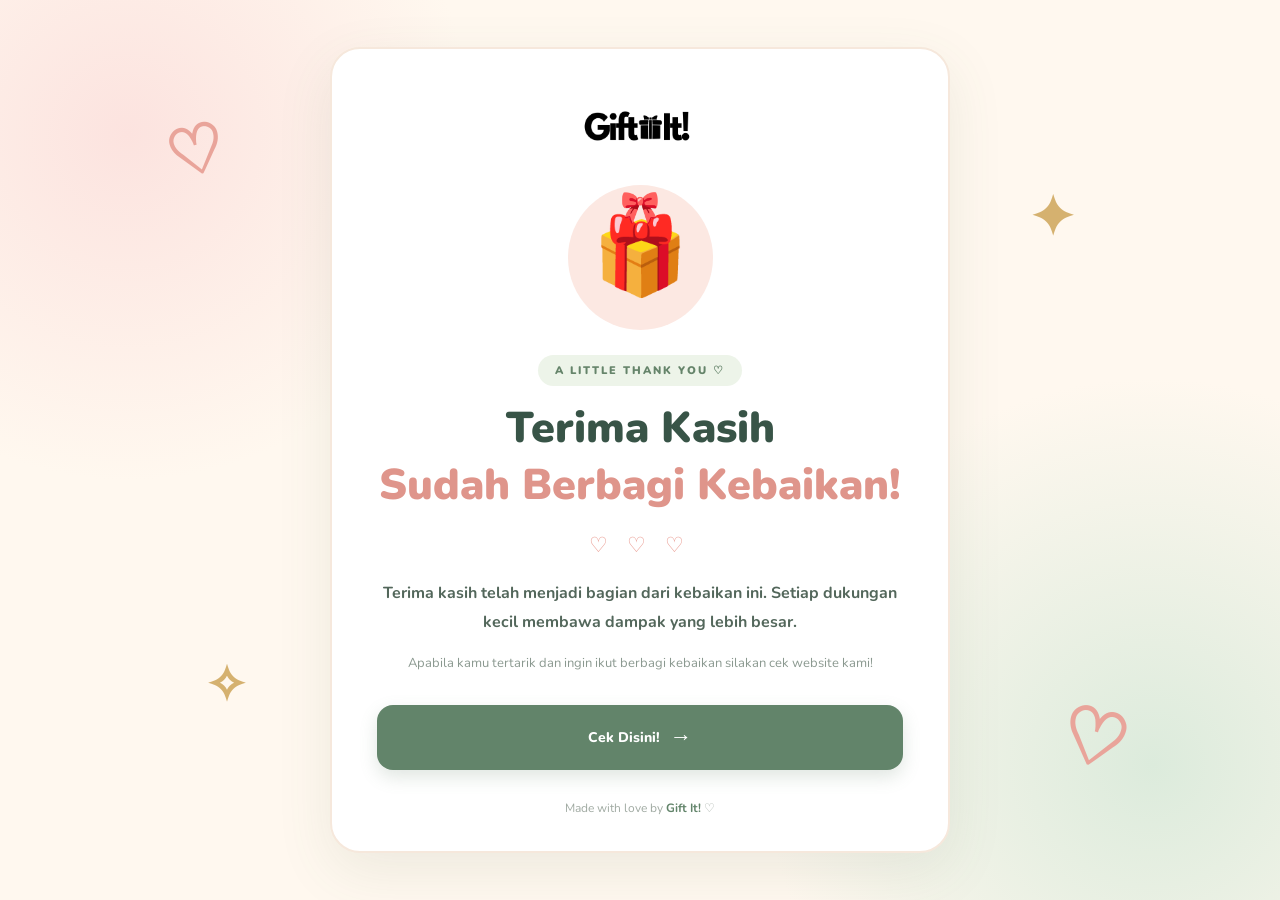
==== terima-kasih.html @ fba69f92 "Add thank you page" ====
<!DOCTYPE html>
<html lang="id">
<head>
  <meta charset="UTF-8">
  <meta name="viewport" content="width=device-width, initial-scale=1.0">
  <meta name="theme-color" content="#fff8ef">
  <meta name="description" content="Terima kasih telah menjadi bagian dari kebaikan bersama Gift It!">

  <title>Terima Kasih | Gift It!</title>

  <link rel="stylesheet" href="css/terima-kasih.css">
</head>
<body>

  <main class="thankyou-container">

    <!-- Dekorasi -->
    <div class="decoration decoration-one">♡</div>
    <div class="decoration decoration-two">✦</div>
    <div class="decoration decoration-three">♡</div>
    <div class="decoration decoration-four">✧</div>

    <!-- Kartu ucapan -->
    <section class="thankyou-card">

      <div class="logo-container">
        <img src="assets/logo2.png" alt="Gift It!">
      </div>

      <div class="gift-illustration">
        <div class="gift-box">
          <span class="gift-ribbon"></span>
          <span class="gift-bow">🎀</span>
          <span class="gift-emoji">🎁</span>
        </div>
      </div>

      <span class="small-label">A LITTLE THANK YOU ♡</span>

      <h1>
        Terima Kasih
        <span>Sudah Berbagi Kebaikan!</span>
      </h1>

      <div class="heart-divider">♡ ♡ ♡</div>

      <p class="thankyou-message">
        Terima kasih telah menjadi bagian dari kebaikan ini.
        Setiap dukungan kecil membawa dampak yang lebih besar.
      </p>

      <p class="closing-message">
        Apabila kamu tertarik dan ingin ikut berbagi kebaikan silakan cek website kami!
      </p>

      <a href="./" class="visit-button">
        Cek Disini!
        <span>→</span>
      </a>

      <p class="footer-note">
        Made with love by <strong>Gift It!</strong> ♡
      </p>

    </section>

  </main>

</body>
</html>
---- css/terima-kasih.css ----
@import url('https://fonts.googleapis.com/css2?family=Nunito:wght@400;500;600;700;800;900&display=swap');

* {
  margin: 0;
  padding: 0;
  box-sizing: border-box;
}

body {
  font-family: 'Nunito', sans-serif;
  background: #fff8ef;
  color: #385447;
  min-height: 100vh;
}

.thankyou-container {
  min-height: 100vh;
  display: flex;
  align-items: center;
  justify-content: center;
  padding: 40px 20px;
  position: relative;
  overflow: hidden;
  background:
    radial-gradient(circle at 10% 15%, #fce3df 0, transparent 25%),
    radial-gradient(circle at 90% 85%, #dcebdc 0, transparent 28%),
    #fff8ef;
}

.thankyou-card {
  width: 100%;
  max-width: 620px;
  background: #ffffff;
  border: 2px solid #f6e8dc;
  border-radius: 30px;
  padding: 45px 45px 35px;
  text-align: center;
  position: relative;
  z-index: 2;
  box-shadow: 0 18px 55px rgba(79, 103, 81, 0.10);
  animation: appear 0.8s ease;
}

.logo-container {
  margin-bottom: 20px;
}

.logo-container img {
  max-width: 170px;
  height: 65px;
  object-fit: contain;
}

.gift-illustration {
  width: 145px;
  height: 145px;
  background: #fce8e2;
  border-radius: 50%;
  display: flex;
  justify-content: center;
  align-items: center;
  margin: 0 auto 25px;
}

.gift-box {
  position: relative;
  font-size: 76px;
  animation: bounce 2s infinite ease-in-out;
}

.gift-ribbon {
  position: absolute;
  width: 13px;
  height: 55px;
  background: #e99b91;
  left: 50%;
  top: 30px;
  transform: translateX(-50%);
  z-index: 1;
}

.gift-emoji {
  position: relative;
  z-index: 2;
}

.gift-bow {
  position: absolute;
  top: -19px;
  left: 50%;
  transform: translateX(-50%);
  font-size: 32px;
  z-index: 3;
}

.small-label {
  display: inline-block;
  background: #edf4e9;
  color: #65846a;
  padding: 8px 17px;
  border-radius: 30px;
  font-size: 11px;
  font-weight: 900;
  letter-spacing: 2px;
  margin-bottom: 17px;
}

h1 {
  font-size: clamp(30px, 6vw, 43px);
  line-height: 1.2;
  font-weight: 900;
  color: #385447;
}

h1 span {
  display: block;
  color: #df958b;
  margin-top: 5px;
}

.heart-divider {
  color: #e99b91;
  font-size: 21px;
  letter-spacing: 7px;
  margin: 20px 0;
}

.thankyou-message {
  font-size: 16px;
  line-height: 1.8;
  color: #53675b;
  font-weight: 700;
  margin-bottom: 15px;
}

.closing-message {
  font-size: 13px;
  line-height: 1.8;
  color: #8b9990;
  margin-bottom: 30px;
}

.visit-button {
  display: flex;
  align-items: center;
  justify-content: center;
  gap: 10px;
  background: #62846a;
  color: #ffffff;
  text-decoration: none;
  padding: 16px 22px;
  border-radius: 16px;
  font-size: 14px;
  font-weight: 800;
  line-height: 1.5;
  transition: 0.3s ease;
  box-shadow: 0 7px 18px rgba(98, 132, 106, 0.2);
}

.visit-button:hover {
  background: #486c53;
  transform: translateY(-3px);
  box-shadow: 0 10px 22px rgba(98, 132, 106, 0.25);
}

.visit-button span {
  font-size: 22px;
  flex-shrink: 0;
}

.footer-note {
  font-size: 12px;
  color: #a0aaa2;
  margin-top: 30px;
}

.footer-note strong {
  color: #62846a;
}

/* Dekorasi */
.decoration {
  position: absolute;
  color: #e9a49a;
  font-weight: 900;
  pointer-events: none;
}

.decoration-one {
  top: 12%;
  left: 13%;
  font-size: 65px;
  transform: rotate(-15deg);
}

.decoration-two {
  top: 20%;
  right: 16%;
  font-size: 55px;
  color: #d5b16f;
}

.decoration-three {
  bottom: 12%;
  right: 12%;
  font-size: 75px;
  transform: rotate(15deg);
}

.decoration-four {
  bottom: 20%;
  left: 16%;
  font-size: 50px;
  color: #d5b16f;
}

/* Animasi */
@keyframes bounce {
  0%, 100% {
    transform: translateY(0);
  }
  50% {
    transform: translateY(-10px);
  }
}

@keyframes appear {
  from {
    opacity: 0;
    transform: translateY(20px);
  }
  to {
    opacity: 1;
    transform: translateY(0);
  }
}

/* Tampilan HP */
@media (max-width: 600px) {
  .thankyou-container {
    padding: 25px 15px;
  }

  .thankyou-card {
    padding: 35px 22px 28px;
    border-radius: 24px;
  }

  .logo-container img {
    max-width: 145px;
    height: 55px;
  }

  .gift-illustration {
    width: 120px;
    height: 120px;
  }

  .gift-box {
    font-size: 65px;
  }

  .thankyou-message {
    font-size: 14px;
  }

  .closing-message {
    font-size: 35px;
  }

  .visit-button {
    font-size: 14px;
    padding: 13px 15px;
  }

  .decoration-one {
    top: 5%;
    left: 3%;
    font-size: 40px;
  }

  .decoration-two {
    top: 8%;
    right: 4%;
    font-size: 35px;
  }

  .decoration-three {
    bottom: 5%;
    right: 3%;
    font-size: 45px;
  }

  .decoration-four {
    bottom: 7%;
    left: 4%;
    font-size: 35px;
  }
}
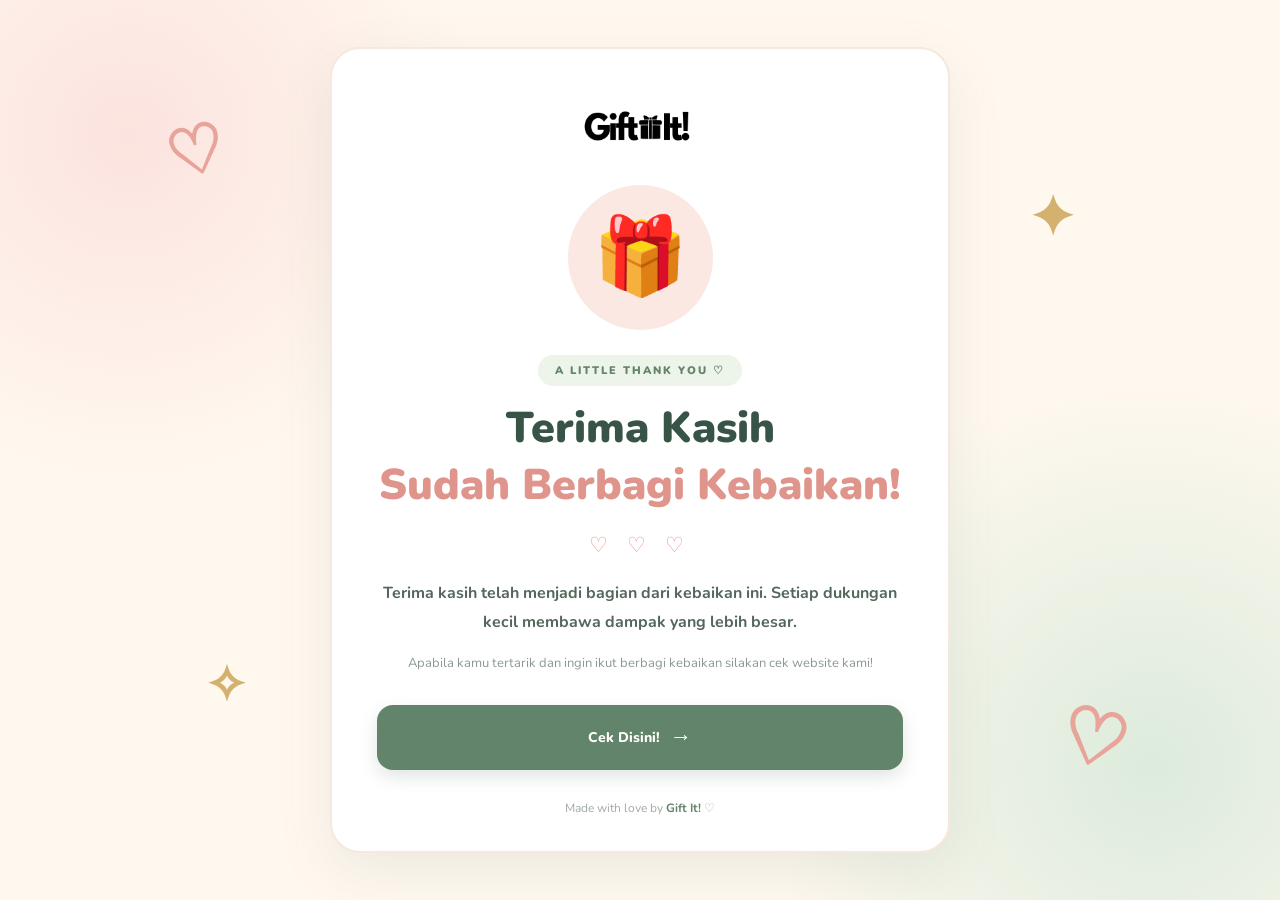
==== commit f86c69cd: "Remove gift bow emoji from HTML" ====
--- a/terima-kasih.html
+++ b/terima-kasih.html
@@ -31,7 +31,6 @@
       <div class="gift-illustration">
         <div class="gift-box">
           <span class="gift-ribbon"></span>
-          <span class="gift-bow">🎀</span>
           <span class="gift-emoji">🎁</span>
         </div>
       </div>
